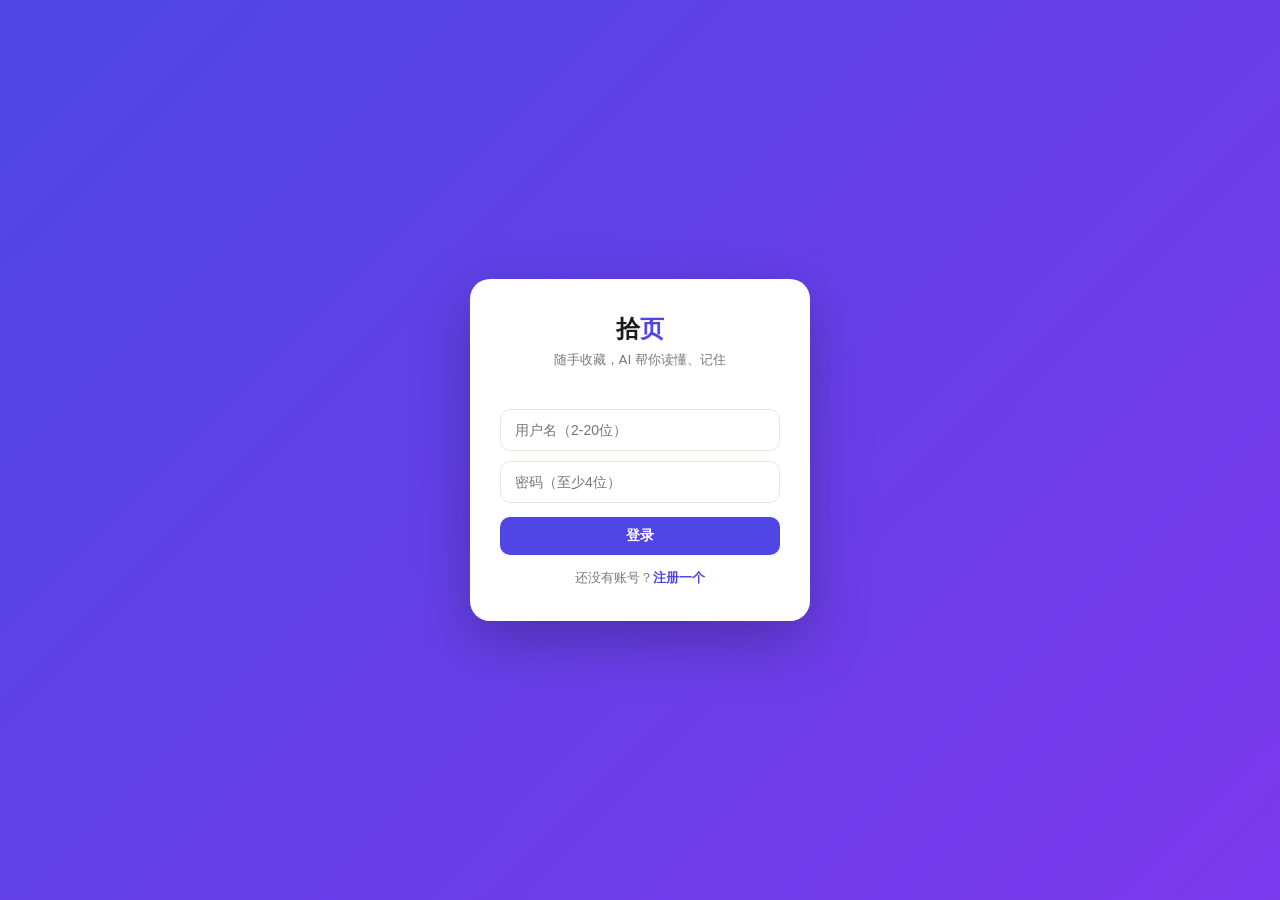
==== static/index.html @ 4cc1b507 "收藏夹即时搜索框：标题/摘要/标签实时过滤" ====
<!DOCTYPE html>
<html lang="zh-CN">
<head>
<meta charset="UTF-8">
<meta name="viewport" content="width=device-width, initial-scale=1.0">
<title>拾页 · 你的阅读智能体</title>
<link rel="icon" type="image/svg+xml" href="/favicon.svg">
<style>
:root{--bg:#f6f5f1;--card:#fff;--ink:#1c1c1e;--sub:#7a7a80;--accent:#4f46e5;--accent2:#eef2ff;--line:#e8e6e0;--green:#0d9488;--radius:14px}
*{margin:0;padding:0;box-sizing:border-box}
body{font-family:"PingFang SC","Microsoft YaHei",system-ui,sans-serif;background:var(--bg);color:var(--ink);min-height:100vh}
header{background:var(--card);border-bottom:1px solid var(--line);padding:14px 28px;display:flex;align-items:center;gap:14px;position:sticky;top:0;z-index:10}
.logo{font-size:22px;font-weight:700;letter-spacing:1px}.logo span{color:var(--accent)}
.badge{font-size:12px;color:var(--sub);border:1px solid var(--line);border-radius:99px;padding:2px 10px}
nav{margin-left:auto;display:flex;gap:6px}
nav button{border:none;background:none;padding:8px 16px;border-radius:10px;font-size:14px;color:var(--sub);cursor:pointer;font-weight:500}
nav button.on{background:var(--accent2);color:var(--accent)}
main{max-width:860px;margin:0 auto;padding:28px 20px 80px}
.hero{margin-bottom:20px}
.hero h1{font-size:26px;font-weight:700}
.hero p{color:var(--sub);margin-top:6px;font-size:14px}
.pastebox{background:var(--card);border:1px solid var(--line);border-radius:var(--radius);padding:18px;box-shadow:0 1px 3px rgba(0,0,0,.04)}
.pastebox textarea,.pastebox input{width:100%;border:1px solid var(--line);border-radius:10px;padding:12px 14px;font-size:14px;font-family:inherit;outline:none;background:#fbfaf8}
.pastebox textarea:focus,.pastebox input:focus{border-color:var(--accent)}
.pastebox textarea{min-height:110px;resize:vertical;margin-top:10px}
.row{display:flex;gap:10px;margin-top:12px;align-items:center;flex-wrap:wrap}
.btn{border:none;border-radius:10px;padding:10px 22px;font-size:14px;font-weight:600;cursor:pointer;background:var(--accent);color:#fff}
.btn:hover{opacity:.9}.btn.ghost{background:var(--accent2);color:var(--accent)}.btn.small{padding:6px 14px;font-size:13px}
.hint{font-size:12px;color:var(--sub)}
.grid{display:grid;grid-template-columns:repeat(auto-fill,minmax(250px,1fr));gap:14px;margin-top:18px}
.card{background:var(--card);border:1px solid var(--line);border-radius:var(--radius);padding:16px;cursor:pointer;transition:.15s;position:relative;display:flex;flex-direction:column;gap:8px}
.card:hover{transform:translateY(-2px);box-shadow:0 4px 14px rgba(0,0,0,.07)}
.card h3{font-size:15px;line-height:1.4}
.card .one{color:var(--sub);font-size:13px;line-height:1.5}
.tags{display:flex;gap:6px;flex-wrap:wrap}
.tag{font-size:11px;background:var(--accent2);color:var(--accent);border-radius:6px;padding:2px 8px}
.meta{font-size:12px;color:var(--sub);display:flex;gap:10px;margin-top:auto}
.folder-strip{display:flex;gap:8px;flex-wrap:wrap;margin-bottom:4px}
.folder-chip{border:1px solid var(--line);background:var(--card);border-radius:99px;padding:6px 14px;font-size:13px;cursor:pointer;display:flex;align-items:center;gap:6px}
.folder-chip.on{background:var(--ink);color:#fff;border-color:var(--ink)}
.folder-chip .pub{font-size:10px;color:var(--green);border:1px solid var(--green);border-radius:99px;padding:0 6px}
.bookcard{background:linear-gradient(135deg,#312e81,#4f46e5);color:#fff;border:none;padding:20px;border-radius:var(--radius);cursor:pointer}
.bookcard h3{font-size:17px}.bookcard p{font-size:13px;opacity:.85;margin-top:4px}
.section{font-size:16px;font-weight:700;margin:26px 0 4px}
.empty{color:var(--sub);text-align:center;padding:50px 0;font-size:14px}
/* modal */
.mask{position:fixed;inset:0;background:rgba(0,0,0,.4);display:none;align-items:flex-start;justify-content:center;z-index:50;overflow:auto;padding:40px 16px}
.mask.show{display:flex}
.modal{background:var(--card);border-radius:18px;max-width:640px;width:100%;padding:26px}
.modal h2{font-size:19px;margin-bottom:6px}
.modal .sum{background:#fbfaf8;border:1px solid var(--line);border-radius:12px;padding:14px;font-size:14px;line-height:1.7;margin:14px 0}
.modal .content{font-size:14px;line-height:1.9;color:#3a3a3c;white-space:pre-wrap;max-height:280px;overflow:auto;background:#fbfaf8;border-radius:12px;padding:14px;margin-bottom:14px}
.selrow{display:flex;gap:8px;flex-wrap:wrap;align-items:center;margin:8px 0 14px}
select{border:1px solid var(--line);border-radius:8px;padding:7px 10px;font-size:13px;font-family:inherit;background:#fff}
.comment{border-top:1px solid var(--line);padding:10px 0;font-size:13px}
.comment b{font-size:13px}.comment .c-sub{color:var(--sub);font-size:11px;margin-left:8px}
.cform{display:flex;gap:8px;margin-top:10px}
.cform input{flex:1;border:1px solid var(--line);border-radius:8px;padding:8px 12px;font-size:13px}
/* chat */
.chatwrap{background:var(--card);border:1px solid var(--line);border-radius:var(--radius);padding:20px;min-height:380px;display:flex;flex-direction:column}
.chatlog{flex:1;overflow:auto;display:flex;flex-direction:column;gap:12px;margin-bottom:14px}
.bubble{max-width:85%;padding:12px 16px;border-radius:14px;font-size:14px;line-height:1.7;white-space:pre-wrap}
.bubble.me{align-self:flex-end;background:var(--accent);color:#fff}
.bubble.ai{align-self:flex-start;background:#fbfaf8;border:1px solid var(--line)}
.src{font-size:12px;color:var(--sub);margin-top:8px;border-top:1px dashed var(--line);padding-top:8px}
.srcList{margin-top:8px;border-top:1px dashed var(--line);padding-top:6px;display:flex;flex-direction:column;gap:4px;max-height:172px;overflow:auto}
.srcTitle{font-size:11px;color:var(--sub)}
.srcCard{border:1px solid var(--line);border-radius:8px;padding:5px 10px;font-size:12px;line-height:1.4;cursor:pointer;background:#fff;display:flex;gap:8px;align-items:baseline}
.srcCard:hover{border-color:var(--accent);background:#fafaf7}
.srcCard b{font-size:12px;white-space:nowrap;overflow:hidden;text-overflow:ellipsis}
.srcCard .snippet{font-size:11px;color:var(--sub);white-space:nowrap;overflow:hidden;text-overflow:ellipsis;flex:1}
sup.cite{color:var(--accent);cursor:pointer;font-weight:700;margin:0 2px}
.srcCard.flash{border-color:var(--accent);background:#fffbeb}
.chipinput{display:flex;gap:10px}
.chipinput input{flex:1;border:1px solid var(--line);border-radius:12px;padding:13px 16px;font-size:14px;outline:none}
.suggest{display:flex;gap:8px;flex-wrap:wrap;margin-bottom:12px}
.suggest button{font-size:12px;border:1px solid var(--line);background:#fff;border-radius:99px;padding:6px 12px;color:var(--sub);cursor:pointer}
.suggest button:hover{border-color:var(--accent);color:var(--accent)}
.authmask{position:fixed;inset:0;background:linear-gradient(135deg,#4f46e5,#7c3aed);display:none;align-items:center;justify-content:center;z-index:200}
.authmask.show{display:flex}
.authbox{background:#fff;border-radius:20px;padding:34px 30px;width:340px;box-shadow:0 20px 60px rgba(0,0,0,.25)}
.authbox h1{text-align:center;font-size:24px}.authbox h1 span{color:var(--accent)}
.authbox p{text-align:center;color:var(--sub);font-size:13px;margin:6px 0 18px}
.authbox input{width:100%;border:1px solid var(--line);border-radius:10px;padding:12px 14px;font-size:14px;margin-bottom:10px;outline:none}
.authbox input:focus{border-color:var(--accent)}
.authbox .btn{width:100%;margin-top:4px}
.authbox .switch{text-align:center;font-size:13px;color:var(--sub);margin-top:14px}
.authbox .switch b{color:var(--accent);cursor:pointer}
.autherr{color:#dc2626;font-size:12px;text-align:center;min-height:16px;margin-bottom:6px}
.toast{position:fixed;bottom:30px;left:50%;transform:translateX(-50%);background:var(--ink);color:#fff;padding:10px 22px;border-radius:99px;font-size:13px;display:none;z-index:99}
.loading{display:inline-block;width:16px;height:16px;border:2px solid #fff;border-top-color:transparent;border-radius:50%;animation:spin .7s linear infinite;vertical-align:-3px;margin-right:6px}
@keyframes spin{to{transform:rotate(360deg)}}
.card{animation:pop .25s ease}
@keyframes pop{from{opacity:0;transform:translateY(6px)}to{opacity:1;transform:none}}
.bubble{animation:pop .2s ease}
.note{font-size:13px;color:var(--green);background:#f0fdfa;border:1px solid #99f6e4;border-radius:10px;padding:10px 14px;margin-top:12px;display:none}
.hotc{font-size:12px;color:#b45309;background:#fffbeb;border-radius:8px;padding:6px 10px}\n.reco{font-size:12px;color:var(--green);background:#f0fdfa;border-radius:8px;padding:6px 10px}
.cact{margin-top:6px;display:flex;gap:12px}
.cbtn{cursor:pointer;font-size:12px;color:var(--sub);user-select:none}
.cbtn.on{color:var(--accent);font-weight:700}
.cava{width:20px;height:20px;border-radius:50%;vertical-align:-5px;margin-right:6px;object-fit:cover}
.clamp3{display:-webkit-box;-webkit-line-clamp:3;-webkit-box-orient:vertical;overflow:hidden}
.recoBtn{color:var(--accent);cursor:pointer;font-weight:600;user-select:none}
.recoBtn:hover{text-decoration:underline}
.del{position:absolute;top:10px;right:12px;color:#ccc;font-size:15px;cursor:pointer}.del.sure{color:#ef4444;font-weight:700;white-space:nowrap;background:#fef2f2;border-radius:8px;padding:2px 8px}.del:hover{color:#ef4444}
</style>
</head>
<body>
<div id="jsErr" style="display:none;position:fixed;top:0;left:0;right:0;z-index:9999;background:#b91c1c;color:#fff;padding:8px 14px;font-size:13px;"></div>
<script>
window.addEventListener('error', function(e){
  var b = document.getElementById('jsErr');
  if (b) { b.style.display = 'block'; b.textContent = '脚本错误: ' + (e.message || '未知') + (e.filename ? ' (' + e.filename.split('/').pop() + ':' + e.lineno + ')' : ''); }
});
window.addEventListener('unhandledrejection', function(e){
  var b = document.getElementById('jsErr');
  if (b) { b.style.display = 'block'; b.textContent = '请求错误: ' + (e.reason && e.reason.message ? e.reason.message : e.reason); }
});
</script>
<header>
  <div class="logo">拾<span>页</span></div>
  <div class="badge" id="aiBadge">检测中…</div>
  <nav>
    <button data-tab="inbox" class="on">收藏夹</button>
    <button data-tab="shelf">书架</button>
    <button data-tab="square">广场</button>
    <button data-tab="chat">问收藏</button>
    <button data-tab="ext">插件</button>
  </nav><span class="badge" id="userBadge" style="display:none"></span>
</header>
<main>
  <div class="hero">
    <h1>随手收藏，AI 帮你读懂、记住</h1>
    <p>粘贴文章链接或正文，10 秒生成导读卡，自动归类，还能挂到在读的书下面。</p>
  </div>
  <div class="pastebox">
    <input id="urlInput" placeholder="粘贴文章链接（微信公众号 / 知乎 / 普通网页）">
    <textarea id="textInput" placeholder="或直接粘贴正文（链接被登录墙挡住时用这个）"></textarea>
    <div class="row">
      <button class="btn" id="saveBtn" onclick="saveItem()">收进来</button>
      <span class="hint">回车即可提交正文 · 收藏后自动生成摘要与标签</span>
    </div>
    <div class="note" id="saveNote"></div>
  </div>

  <div id="tab-inbox">
    <div class="section">收藏夹</div>
    <input id="searchBox" placeholder="🔍 搜索标题 / 摘要 / 标签…" style="width:100%;border:1px solid var(--line);border-radius:99px;padding:9px 16px;font-size:13px;margin-bottom:10px;outline:none" oninput="renderItems()">
    <div class="folder-strip" id="folderStrip"></div>
    <div class="grid" id="itemGrid"></div>
  </div>

  <div id="tab-shelf" style="display:none">
    <div class="section">书架 · 围绕一本书聚合所有资料</div>
    <div class="row" style="margin-top:10px">
      <input id="bookTitle" placeholder="书名，如：置身事内" style="border:1px solid var(--line);border-radius:10px;padding:10px 14px;font-size:14px;width:240px">
      <button class="btn ghost" onclick="addBook()">建一本书</button>
    </div>
    <div class="grid" id="bookGrid"></div>
    <div id="bookDetail"></div>
  </div>

  <div id="tab-square" style="display:none">
    <div class="section">广场 · 同学们的宝藏推荐</div>
    <div class="row" style="margin:8px 0 4px">
      <button class="btn" onclick="openRecommend()">📢 推荐一篇到广场</button>
      <span class="hint">推荐语写一句理由，全年级都能看到</span>
    </div>
    <div class="grid" id="squareGrid"></div>
  </div>

  <div id="tab-ext" style="display:none">
    <div class="section">浏览器插件 · 一键收藏任意网页</div>
    <div class="pastebox" style="margin-top:10px">
      <p style="font-size:14px;line-height:1.9">
        装上插件后，在<b>任何网页</b>点一下浏览器工具栏的拾页图标，当前页面即刻收进你的收藏夹，AI 自动生成导读与标签，无需复制粘贴。
      </p>
      <a class="btn" href="/extension.zip" download style="display:inline-block;margin:6px 0 16px">⬇️ 下载插件压缩包</a>
      <div class="section" style="font-size:14px;margin:0 0 6px">安装步骤（Chrome / Edge 通用，约 1 分钟）</div>
      <ol style="font-size:14px;line-height:2;padding-left:22px;color:#3a3a3c;margin:0">
        <li>下载并解压上面的压缩包，得到一个 <b>extension</b> 文件夹</li>
        <li>Chrome 地址栏输入 <b>chrome://extensions</b>（Edge 输入 <b>edge://extensions</b>）</li>
        <li>打开 <b>「开发者模式」</b>（Chrome 在右上角，Edge 在左侧栏）</li>
        <li>点 <b>「加载已解压的扩展程序」</b>，选中刚解压的 extension 文件夹</li>
        <li>浏览器工具栏出现拾页图标 → 点击图标<b>登录你的拾页账号</b> → 之后任意网页一键收藏</li>
      </ol>
      <p class="hint" style="margin-top:12px">· 手机浏览器暂不支持浏览器插件，手机上用网页端粘贴收藏即可<br>· 插件与网页登录的是同一账号，收藏内容实时同步</p>
    </div>
  </div>

  <div id="tab-chat" style="display:none">
    <div class="section">问我的收藏库</div>
    <div class="chatwrap">
      <div class="suggest" id="suggestBox"></div>
      <div class="chatlog" id="chatLog"><div class="bubble ai">你好，我是你的阅读助手。问我任何"你收藏过的内容"相关的问题，我会引用原文回答。</div></div>
      <div class="chipinput">
        <input id="chatInput" placeholder="例如：我的收藏里是怎么讲土地财政的？">
        <button class="btn" onclick="sendChat()">提问</button>
      </div>
    </div>
  </div>
</main>

<div class="mask" id="mask" onclick="if(event.target===this)closeModal()">
  <div class="modal" id="modalBody"></div>
</div>
<div class="authmask" id="authMask">
  <div class="authbox">
    <h1>拾<span>页</span></h1>
    <p>随手收藏，AI 帮你读懂、记住</p>
    <div class="autherr" id="authErr"></div>
    <input id="authUser" placeholder="用户名（2-20位）">
    <input id="authPass" type="password" placeholder="密码（至少4位）">
    <button class="btn" id="authGo">登录</button>
    <div class="switch">还没有账号？<b id="authSwitch">注册一个</b></div>
  </div>
</div>
<div class="toast" id="toast"></div>

<script>
let S = null; // state
let curFolder = 'all';
const $ = id => document.getElementById(id);
const esc = s => String(s||'').replace(/[&<>"]/g, c => ({'&':'&amp;','<':'&lt;','>':'&gt;','"':'&quot;'}[c]));

async function api(path, method, body) {
  const r = await fetch('/api/' + path, { method: method||'GET', headers:{'Content-Type':'application/json'}, body: body?JSON.stringify(body):undefined });
  const d = await r.json().catch(()=>({error:'服务器错误'}));
  if (!r.ok) throw new Error(d.error || r.status);
  return d;
}
function toast(msg){ const t=$('toast'); t.textContent=msg; t.style.display='block'; setTimeout(()=>t.style.display='none',2200); }

async function refresh(){
  S = await api('state');
  $('aiBadge').textContent = S.llm ? 'AI 已连接' : '演示模式（未配置 key）';
  renderFolders(); renderItems(); renderBooks(); renderSquare(); renderSuggests();
}

// ---------- tabs ----------
document.querySelectorAll('nav button').forEach(b => b.onclick = () => {
  document.querySelectorAll('nav button').forEach(x=>x.classList.remove('on'));
  b.classList.add('on');
  for (const t of ['inbox','shelf','square','chat','ext']) $('tab-'+t).style.display = b.dataset.tab===t ? '' : 'none';
});

// ---------- save ----------
async function saveItem(){
  const url = $('urlInput').value.trim(), text = $('textInput').value.trim();
  if (!url && text.length < 30) return toast('请粘贴链接，或至少 30 字的正文');
  const btn = $('saveBtn'); btn.disabled = true; btn.innerHTML = '<span class="loading"></span>AI 正在阅读…';
  try {
    const d = await api('items','POST',{url, text});
    $('urlInput').value=''; $('textInput').value='';
    const n = $('saveNote'); n.style.display='block';
    n.textContent = '已收藏《'+d.item.title+'》，AI 生成了导读，去收藏夹看看 →';
    await refresh();
  } catch(e){ toast(e.message); }
  btn.disabled=false; btn.textContent='收进来';
}
$('textInput').addEventListener('keydown', e => { if (e.key==='Enter' && !e.shiftKey){ e.preventDefault(); saveItem(); }});

// ---------- folders & items ----------
function renderFolders(){
  const strip = $('folderStrip');
  let html = `<div class="folder-chip ${curFolder==='all'?'on':''}" onclick="curFolder='all';renderFolders();renderItems()">全部</div>`;
  for (const f of S.folders){
    const cnt = S.items.filter(i=>i.folder_id===f.id).length;
    html += `<div class="folder-chip ${curFolder===f.id?'on':''}" onclick="curFolder=${f.id};renderFolders();renderItems()">${esc(f.name)} ${cnt} ${f.is_public?'<span class="pub">公开</span>':''}</div>`;
  }
  html += `<div class="folder-chip" onclick="newFolder()">＋ 新建</div>`;
  if (curFolder !== 'all') {
    const cf = S.folders.find(x => x.id === curFolder);
    if (cf) html += `<div class="folder-chip" onclick="togglePublic(${cf.id})">${cf.is_public ? '🔒 设为私有' : '🌐 设为公开（广场可见）'}</div>`;
  }
  strip.innerHTML = html;
}
async function togglePublic(id){
  const f = S.folders.find(x => x.id === id);
  if (!f) return;
  if (!f.is_public && !confirm('设为公开后，这个夹子里的内容会出现在校园广场，确定？')) return;
  await api('folders/' + id, 'PATCH', { is_public: !f.is_public });
  refresh(); toast(f.is_public ? '已设为私有' : '已公开，广场可见');
}
async function newFolder(){
  const name = prompt('收藏夹名称：'); if(!name) return;
  await api('folders','POST',{name}); refresh();
}
function visibleItems(){
  let list = curFolder==='all' ? S.items : S.items.filter(i=>i.folder_id===curFolder);
  const kw = ($('searchBox') && $('searchBox').value.trim().toLowerCase()) || '';
  if (kw) list = list.filter(i =>
    (i.title||'').toLowerCase().includes(kw) ||
    (i.summary||'').toLowerCase().includes(kw) ||
    (i.one_sentence||'').toLowerCase().includes(kw) ||
    (i.tags||[]).some(t=>t.toLowerCase().includes(kw)));
  return list;
}
function renderItems(){
  const g = $('itemGrid'); const items = visibleItems();
  g.innerHTML = items.length ? '' : '<div class="empty" style="grid-column:1/-1">' + (($('searchBox')&&$('searchBox').value.trim()) ? '没有匹配的收藏，换个关键词试试' : '这里还空空的，先收藏一篇文章吧') + '</div>';
  for (const it of items){
    const book = S.books.find(b=>b.id===it.book_id);
    const folder = S.folders.find(f=>f.id===it.folder_id);
    const card = document.createElement('div'); card.className='card';
    card.onclick = ()=>openItem(it.id);
    card.innerHTML = `
      <div class="del" onclick="event.stopPropagation();delClick(this,${it.id})">×</div>
      <h3>${esc(it.title)}</h3>
      <div class="one">${esc(it.one_sentence)}</div>
      <div class="tags">${it.tags.map(t=>`<span class="tag">${esc(t)}</span>`).join('')}</div>
      ${it.recommend_note?`<div class="reco">💬 ${esc(it.author_name||'同学')}：${esc(it.recommend_note)}</div>`:''}
      <div class="meta"><span>约 ${it.minutes} 分钟</span>${folder?`<span>📁 ${esc(folder.name)}</span>`:''}${book?`<span>📖 ${esc(book.title)}</span>`:''}<span class="recoBtn" onclick="event.stopPropagation();openRecommend(${it.id})">📢 推荐</span></div>`;
    g.appendChild(card);
  }
}
async function delItem(id){ await api('items/'+id,'DELETE'); refresh(); toast('已删除'); }
// 两段式删除：第一次点变“确认删除”，再点才真删（避免 confirm 被浏览器拦截导致静默失效）
function delClick(el,id){
  if(el.dataset.armed){ el.dataset.armed=''; delItem(id); return; }
  el.dataset.armed='1'; el.textContent='确认删除'; el.classList.add('sure');
  setTimeout(()=>{ el.dataset.armed=''; el.textContent='×'; el.classList.remove('sure'); },2500);
}

// ---------- modal ----------
async function openItem(id){
  let it = S.items.find(i=>i.id===id), cs = null;
  let ownerView = !!it;
  if (!it) {
    try {
      const d = await api('items/'+id);
      it = d.item; cs = d.comments;
    } catch(e){ toast(e.message || '无法查看'); return; }
  } else {
    cs = S.comments.filter(c=>c.item_id===id);
  }
  it = { ...it, tags: Array.isArray(it.tags) ? it.tags : JSON.parse(it.tags || '[]') };
  let selectorHtml = '', noteHtml = '';
  if (ownerView) {
    const folderOpts = S.folders.map(f=>`<option value="${f.id}" ${f.id===it.folder_id?'selected':''}>${esc(f.name)}</option>`).join('');
    const bookOpts = '<option value="">不挂到书</option>' + S.books.map(b=>`<option value="${b.id}" ${b.id===it.book_id?'selected':''}>${esc(b.title)}</option>`).join('');
    selectorHtml = `
    <div class="selrow" style="margin-top:12px">
      📁 <select id="mFolder">${folderOpts}</select>
      📖 <select id="mBook">${bookOpts}</select>
      <button class="btn small ghost" onclick="saveMeta(${id})">保存</button>
    </div>`;
    noteHtml = `
    <div class="selrow" style="margin:-4px 0 14px">
      💬 <textarea id="mNote" rows="3" placeholder="推荐到广场的理由（选填，写了就上广场，支持长文）" style="flex:1;border:1px solid var(--line);border-radius:8px;padding:8px 12px;font-size:13px;font-family:inherit;resize:vertical">${esc(it.recommend_note)}</textarea>
    </div>`;
  } else {
    selectorHtml = `<div class="hint" style="margin:10px 0">👤 来自 <b>${esc(it.owner_name || '同学')}</b> 的收藏</div>`;
  }
  $('modalBody').innerHTML = `
    <h2>${esc(it.title)}</h2>
    <div class="meta"><span>约 ${it.minutes} 分钟读完</span>${it.url?`<a href="${esc(it.url)}" target="_blank">原文链接</a>`:''}</div>
    <div class="sum"><b>AI 导读</b><br>${esc(it.summary)}</div>
    <div class="tags">${it.tags.map(t=>`<span class="tag">${esc(t)}</span>`).join('')}</div>
    ${selectorHtml}
    ${noteHtml}
    <details><summary style="cursor:pointer;font-size:13px;color:var(--sub)">查看正文</summary><div class="content" style="margin-top:10px">${esc(it.content)}</div></details>
    <div class="section" style="font-size:14px;margin:16px 0 4px">评论讨论</div>
    ${cs.map(c=>`<div class="comment"><b>${esc(c.user_name)}</b>${c.user_avatar?`<img class="cava" src="${esc(c.user_avatar)}">`:''}<span class="c-sub">${c.created_at}</span><br>${esc(c.text)}<div class="cact"><span class="cbtn ${c.liked_by_me?'on':''}" onclick="toggleComment(${c.id},'like',${id})">👍 ${c.like_count||0}</span><span class="cbtn ${c.faved_by_me?'on':''}" onclick="toggleComment(${c.id},'fav',${id})">⭐ 收藏</span></div></div>`).join('') || '<div class="hint">还没有评论</div>'}
    <div class="cform" style="flex-direction:column;align-items:stretch">
      <textarea id="ctext" rows="2" placeholder="写下你的看法，支持长评（Ctrl+回车发送）…" style="border:1px solid var(--line);border-radius:10px;padding:10px 12px;font-size:13px;font-family:inherit;resize:vertical" onkeydown="if(event.ctrlKey&&event.key==='Enter')postComment(${id})"></textarea>
      <button class="btn small" onclick="postComment(${id})" style="align-self:flex-end;margin-top:6px">发送</button>
    </div>`;
  $('mask').classList.add('show');
}
function closeModal(){ $('mask').classList.remove('show'); }
async function saveMeta(id){
  await api('items/'+id,'PATCH',{ folder_id: $('mFolder').value || null, book_id: $('mBook').value || null, recommend_note: $('mNote').value.trim(), author_name: S.username || '同学' });
  await refresh(); closeModal(); toast($('mNote').value.trim() ? '已保存并推荐到广场' : '已保存');
}
async function postComment(id){
  const text = $('ctext').value.trim();
  if(!text) return;
  await api('comments','POST',{item_id:id,user_name:(S.username||'同学'),text});
  await refresh(); openItem(id);
}

// ---------- books ----------
async function addBook(){
  const title = $('bookTitle').value.trim(); if(!title) return toast('输入书名');
  await api('books','POST',{title}); $('bookTitle').value=''; refresh();
}
function renderBooks(){
  const g = $('bookGrid');
  g.innerHTML = S.books.length ? '' : '<div class="empty" style="grid-column:1/-1">还没有书，建一本开始聚合资料</div>';
  for (const b of S.books){
    const n = S.items.filter(i=>i.book_id===b.id).length;
    const card = document.createElement('div'); card.className='card bookcard';
    card.onclick = ()=>openBook(b.id);
    card.innerHTML = `<h3>📖 ${esc(b.title)}</h3><p>${esc(b.author||'')}${b.author?' · ':''}${n} 篇相关资料</p>`;
    g.appendChild(card);
  }
}
function openBook(id){
  const b = S.books.find(x=>x.id===id);
  const items = S.items.filter(i=>i.book_id===id);
  $('bookDetail').innerHTML = `
    <div class="section">《${esc(b.title)}》 · ${items.length} 篇资料</div>
    <p class="hint" style="margin-bottom:8px">${esc(b.note||'')}</p>
    <div class="grid">${items.map(it=>`
      <div class="card" onclick="openItem(${it.id})"><h3>${esc(it.title)}</h3><div class="one">${esc(it.one_sentence)}</div>
      <div class="tags">${it.tags.map(t=>`<span class="tag">${esc(t)}</span>`).join('')}</div></div>`).join('')
      || '<div class="empty">这本书下还没有资料，收藏文章后在详情里挂到这本书下</div>'}</div>`;
  $('bookDetail').scrollIntoView({behavior:'smooth'});
}

// ---------- square ----------
function renderSquare(){
  const g = $('squareGrid');
  const pubs = S.square || [];
  g.innerHTML = pubs.length ? '' : '<div class="empty" style="grid-column:1/-1">广场还很安静，把一个收藏夹设为公开试试</div>';
  for (const it of pubs){
    const mine = S.items.some(x=>x.id===it.id);
    const card = document.createElement('div'); card.className='card';
    card.onclick = ()=>openItem(it.id);
    card.innerHTML = `
      <div class="reco">💬 ${esc(it.author_name||it.owner||'同学')}：${esc(it.recommend_note||'觉得不错，分享给大家')}</div>
      <h3>${esc(it.title)}</h3>
      <div class="one">${esc(it.one_sentence)}</div>
      ${it.hot_comment ? `<div class="hotc clamp3">🔥 ${esc(it.hot_comment)}</div>` : ''}
      <div class="meta"><span>👤 ${esc(it.owner||'同学')}${mine?'（你）':''}</span><span>💬 ${it.comment_count||0} 条讨论</span><span>约 ${it.minutes} 分钟</span></div>`;
    g.appendChild(card);
  }
}

async function toggleComment(cid, kind, itemId){
  try {
    const r = await api('comments/'+cid+'/'+kind, 'POST');
    toast(kind==='like' ? (r.active ? '已点赞' : '已取消点赞') : (r.active ? '已收藏该评论' : '已取消收藏'));
    if (itemId) { await refresh(); openItem(itemId); }
    else if (kind === 'fav') { loadFavs(); }
    else if ($('favList')) { loadFavs(); }
  } catch(e){ toast(e.message); }
}

// ---------- 推荐到广场 ----------
function openRecommend(preId){
  if (!S.items.length) { toast('先收藏几篇文章，再来推荐'); return; }
  const opts = S.items.map(i=>`<option value="${i.id}" ${i.id===preId?'selected':''}>${esc(i.title)}</option>`).join('');
  $('modalBody').innerHTML = `
    <h2>📢 推荐到广场</h2>
    <p class="hint" style="margin:6px 0 12px">选择你的一篇收藏，写一句理由，全年级都能看到并参与讨论。</p>
    <select id="rItem">${opts}</select>
    <textarea id="rNote" rows="4" placeholder="写下推荐理由，可以是长评（必填）" style="width:100%;border:1px solid var(--line);border-radius:10px;padding:11px 14px;font-size:14px;font-family:inherit;resize:vertical;margin:4px 0 14px"></textarea>
    <button class="btn" onclick="submitRecommend()">发布到广场</button>`;
  $('mask').classList.add('show');
}
async function submitRecommend(){
  const id = $('rItem').value, note = $('rNote').value.trim();
  if (!note) { toast('写一句推荐理由吧'); return; }
  await api('items/'+id,'PATCH',{ recommend_note: note, author_name: (S.username||'同学') });
  await refresh(); closeModal(); toast('已发布到广场 🎉');
  document.querySelector('nav button[data-tab="square"]').click();
}

// ---------- chat ----------
// 问答引用渲染：编号徽章可点击跳转，引用卡片可点击打开原收藏
function renderAnswer(text){
  return esc(text).replace(/\[(\d{1,2})\]/g, (m,n)=>`<sup class="cite" onclick="jumpSource(${n})" title="查看引用来源">${n}</sup>`);
}
function srcListHtml(sources){
  if(!sources||!sources.length) return '';
  const cards = sources.map(s=>`
    <div class="srcCard" id="src-${s.n}" onclick="openItem(${s.item_id})" title="点击打开原文">
      <b>[${s.n}] ${esc(s.title)}</b>
      <div class="snippet">${esc(s.snippet)}……</div>
    </div>`).join('');
  return `<div class="srcList"><div class="srcTitle">引用来源（点击打开）</div>${cards}</div>`;
}
function jumpSource(n){
  const el = document.getElementById('src-'+n);
  if(!el) return;
  el.scrollIntoView({behavior:'smooth',block:'center'});
  el.classList.add('flash');
  setTimeout(()=>el.classList.remove('flash'),1200);
}
const SUGGESTS = ['我的收藏里是怎么讲土地财政的？','收藏的文章怎么看待时间管理？','论文写作有什么建议？','分税制改革的影响是什么？'];
function renderSuggests(){
  $('suggestBox').innerHTML = SUGGESTS.map(s=>`<button onclick="$('chatInput').value=this.textContent;sendChat()">${s}</button>`).join('');
}
async function sendChat(){
  const q = $('chatInput').value.trim(); if(!q) return;
  $('chatInput').value='';
  const log = $('chatLog');
  log.insertAdjacentHTML('beforeend', `<div class="bubble me">${esc(q)}</div><div class="bubble ai" id="pending"><span class="loading" style="border-color:var(--accent);border-top-color:transparent"></span>正在翻你的收藏…</div>`);
  log.scrollTop = log.scrollHeight;
  try {
    const d = await api('chat','POST',{question:q});
    $('pending').outerHTML = `<div class="bubble ai">${renderAnswer(d.answer)}${srcListHtml(d.sources)}</div>`;
  } catch(e){ $('pending').outerHTML = `<div class="bubble ai">出错了：${esc(e.message)}</div>`; }
  log.scrollTop = log.scrollHeight;
}
$('chatInput').addEventListener('keydown', e => { if(e.key==='Enter') sendChat(); });

// ---------- auth ----------
let registering = false;
function showAuth(){ $('authMask').classList.add('show'); }
async function boot(){
  try {
    const me = await api('me');
    $('userBadge').textContent = '👋 ' + me.username;
    $('userBadge').style.display = '';
    await refresh();
  } catch(e){ showAuth(); }
}
$('authSwitch').onclick = () => {
  registering = !registering;
  $('authGo').textContent = registering ? '注册并进入' : '登录';
  $('authSwitch').textContent = registering ? '直接登录' : '注册一个';
  $('authErr').textContent = '';
};
$('authGo').onclick = async () => {
  const u = $('authUser').value.trim(), p = $('authPass').value;
  $('authErr').textContent = '';
  try {
    await api(registering ? 'register' : 'login', 'POST', { username: u, password: p });
    $('authMask').classList.remove('show');
    await boot();
  } catch(e){ $('authErr').textContent = e.message; }
};
$('authPass').addEventListener('keydown', e => { if(e.key==='Enter') $('authGo').click(); });
$('userBadge').onclick = () => showProfile();
async function showProfile(){
  const me = await api('me');
  $('modalBody').innerHTML = `
    <h2>个人主页</h2>
    <div style="display:flex;gap:16px;align-items:center;margin:14px 0">
      <img id="pAva" src="${me.avatar||'/favicon.svg'}" style="width:64px;height:64px;border-radius:50%;object-fit:cover;border:1px solid var(--line)">
      <div style="flex:1">
        <div style="font-weight:700;font-size:16px">${esc(me.nickname||me.username)}</div>
        <div class="hint">@${esc(me.username)}</div>
      </div>
      <label class="btn small ghost" style="cursor:pointer">换头像<input type="file" id="pAvaFile" accept="image/*" style="display:none" onchange="uploadAvatar(this)"></label>
    </div>
    <div style="margin-bottom:10px"><div class="hint" style="margin-bottom:4px">昵称（展示用，不是登录名）</div>
      <input id="pNick" value="${esc(me.nickname||'')}" placeholder="比如：夜跑爱好者" style="width:100%;border:1px solid var(--line);border-radius:10px;padding:10px 14px;font-size:14px"></div>
    <div style="margin-bottom:14px"><div class="hint" style="margin-bottom:4px">个人简介</div>
      <textarea id="pBio" rows="3" placeholder="介绍一下自己…" style="width:100%;border:1px solid var(--line);border-radius:10px;padding:10px 14px;font-size:14px;font-family:inherit;resize:vertical">${esc(me.bio||'')}</textarea></div>
    <button class="btn" onclick="saveProfile()">保存资料</button>
    <div class="section" style="font-size:14px;margin:18px 0 4px">⭐ 我收藏的评论</div>
    <div id="favList"><div class="hint">加载中…</div></div>
    <div style="margin-top:18px;text-align:right"><a style="color:#dc2626;cursor:pointer;font-size:13px" onclick="doLogout()">退出登录</a></div>`;
  $('mask').classList.add('show');
  loadFavs();
}
async function saveProfile(){
  try {
    await api('profile','PATCH',{ nickname: $('pNick').value.trim(), bio: $('pBio').value });
    toast('资料已保存');
    const me = await api('me');
    $('userBadge').textContent = '👤 ' + (me.nickname||me.username);
  } catch(e){ toast(e.message); }
}
async function uploadAvatar(input){
  const f = input.files[0]; if (!f) return;
  if (f.size > 200*1024) { toast('图片请小于 200KB，先压缩一下'); return; }
  const reader = new FileReader();
  reader.onload = async () => {
    try {
      await api('profile','PATCH',{ avatar: reader.result });
      $('pAva').src = reader.result; toast('头像已更新');
    } catch(e){ toast(e.message); }
  };
  reader.readAsDataURL(f);
}
async function loadFavs(){
  try {
    const d = await api('fav-comments');
    $('favList').innerHTML = d.comments.length ? d.comments.map(c=>`
      <div class="comment"><b>${esc(c.user_name)}</b> <span class="c-sub">评《${esc(c.item_title)}》</span><br>${esc(c.text)}
      <div class="cact"><span class="cbtn ${c.liked_by_me?'on':''}" onclick="toggleComment(${c.id},'like')">👍 ${c.like_count||0}</span><span class="cbtn on" onclick="toggleComment(${c.id},'fav')">⭐ 已收藏</span></div></div>`).join('')
      : '<div class="hint">还没有收藏过评论。在任意评论下方点 ⭐ 收藏，它就会出现在这里。</div>';
  } catch(e){ $('favList').innerHTML = '<div class="hint">加载失败</div>'; }
}
async function doLogout(){ await api('logout','POST'); location.reload(); }
boot();
</script>
</body>
</html>
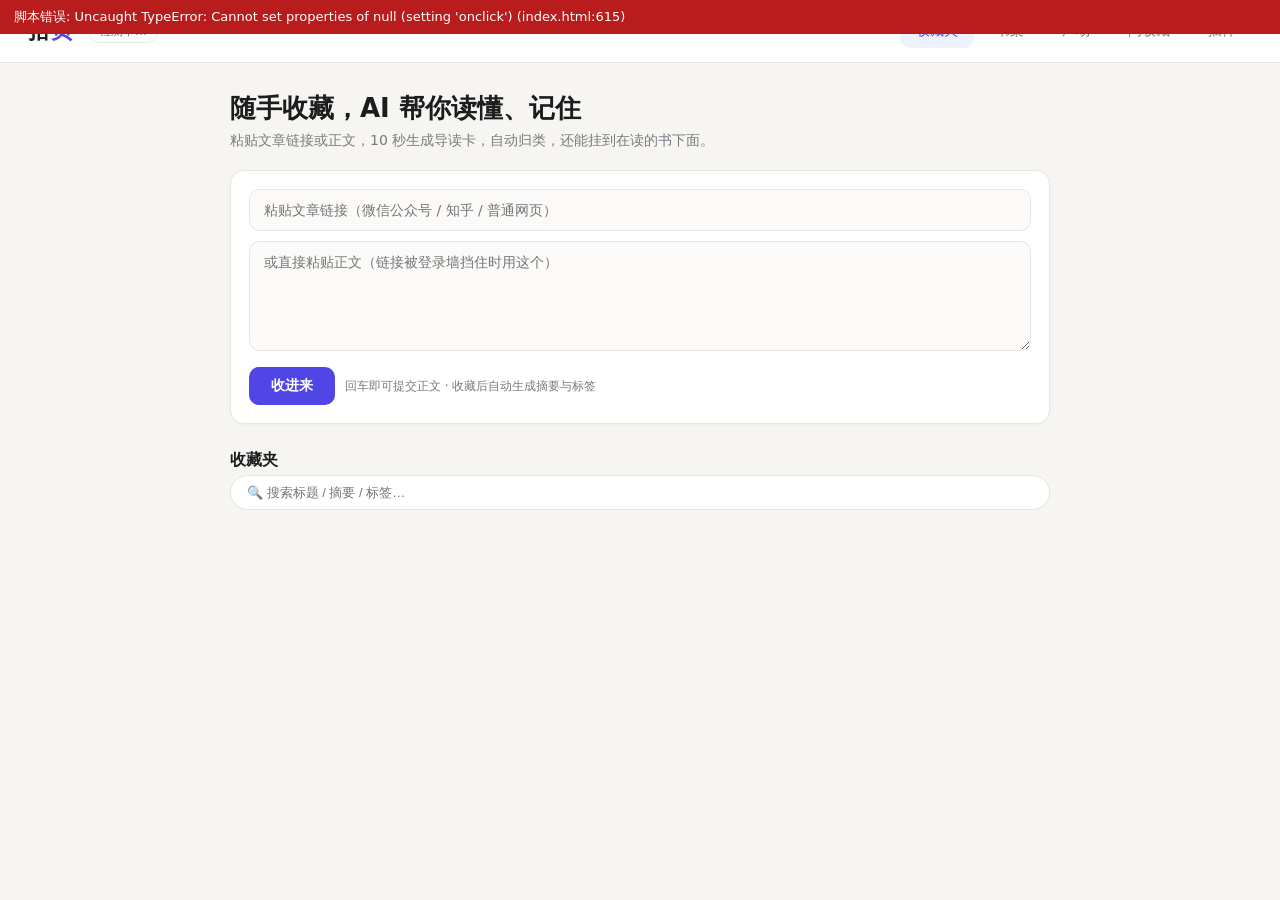
==== commit b01f7f48: "书架全局共享：同名书自动归一+AI书名校验，书籍详情含他人公开资料；统一收藏夹/广场卡片UI；右上角用户胶囊" ====
--- a/static/index.html
+++ b/static/index.html
@@ -103,6 +103,13 @@
 .recoBtn{color:var(--accent);cursor:pointer;font-weight:600;user-select:none}
 .recoBtn:hover{text-decoration:underline}
 .del{position:absolute;top:10px;right:12px;color:#ccc;font-size:15px;cursor:pointer}.del.sure{color:#ef4444;font-weight:700;white-space:nowrap;background:#fef2f2;border-radius:8px;padding:2px 8px}.del:hover{color:#ef4444}
+/* 用户胶囊（右上角） */
+.userchip{display:flex;align-items:center;gap:8px;cursor:pointer;border:1px solid var(--line);border-radius:99px;padding:4px 14px 4px 5px;background:var(--card);font-size:13px;font-weight:600;color:var(--ink);white-space:nowrap}
+.userchip:hover{border-color:var(--accent);color:var(--accent)}
+.userchip img{width:28px;height:28px;border-radius:50%;object-fit:cover}
+.userchip .uava{width:28px;height:28px;border-radius:50%;background:var(--accent2);color:var(--accent);display:flex;align-items:center;justify-content:center;font-size:13px}
+.bookLink{cursor:pointer;text-decoration:underline dotted;text-underline-offset:3px}
+.bookLink:hover{color:var(--accent)}
 </style>
 </head>
 <body>
@@ -126,7 +133,7 @@
     <button data-tab="square">广场</button>
     <button data-tab="chat">问收藏</button>
     <button data-tab="ext">插件</button>
-  </nav><span class="badge" id="userBadge" style="display:none"></span>
+  </nav><div class="userchip" id="userChip" style="display:none" onclick="showProfile()" title="个人主页"></div>
 </header>
 <main>
   <div class="hero">
@@ -166,6 +173,7 @@
       <button class="btn" onclick="openRecommend()">📢 推荐一篇到广场</button>
       <span class="hint">推荐语写一句理由，全年级都能看到</span>
     </div>
+    <div class="folder-strip" id="squareSort"></div>
     <div class="grid" id="squareGrid"></div>
   </div>
 
@@ -296,6 +304,29 @@
     (i.tags||[]).some(t=>t.toLowerCase().includes(kw)));
   return list;
 }
+// ---------- 统一卡片：收藏夹 / 书架详情 / 广场共用同一布局 ----------
+function cardShell(it, o){
+  const tags = Array.isArray(it.tags) ? it.tags : (function(){ try{ return JSON.parse(it.tags||'[]'); }catch(e){ return []; } })();
+  return `
+    ${o.del?`<div class="del" onclick="event.stopPropagation();delClick(this,${it.id})">×</div>`:''}
+    ${o.reco?`<div class="reco">💬 ${esc(o.recoName||'同学')}：${esc(o.reco)}</div>`:''}
+    <h3>${esc(it.title)}</h3>
+    <div class="one">${esc(it.one_sentence)}</div>
+    <div class="tags">${tags.map(t=>`<span class="tag">${esc(t)}</span>`).join('')}</div>
+    ${o.hot?`<div class="hotc clamp3">🔥 ${esc(o.hot)}</div>`:''}
+    <div class="meta">
+      ${o.owner?`<span>👤 ${esc(o.owner)}</span>`:''}
+      <span>约 ${it.minutes} 分钟</span>
+      ${o.folder?`<span>📁 ${esc(o.folder)}</span>`:''}
+      ${o.book?`<span class="bookLink" onclick="event.stopPropagation();goBook(${o.book.id})" title="查看这本书的全部公开资料">📖 ${esc(o.book.title)}</span>`:''}
+      ${o.comments?`<span>💬 ${o.comments}</span>`:''}
+      ${o.recoBtn?`<span class="recoBtn" onclick="event.stopPropagation();openRecommend(${it.id})">📢 推荐</span>`:''}
+    </div>`;
+}
+function goBook(id){
+  document.querySelector('nav button[data-tab="shelf"]').click();
+  openBook(id);
+}
 function renderItems(){
   const g = $('itemGrid'); const items = visibleItems();
   g.innerHTML = items.length ? '' : '<div class="empty" style="grid-column:1/-1">' + (($('searchBox')&&$('searchBox').value.trim()) ? '没有匹配的收藏，换个关键词试试' : '这里还空空的，先收藏一篇文章吧') + '</div>';
@@ -304,13 +335,15 @@
     const folder = S.folders.find(f=>f.id===it.folder_id);
     const card = document.createElement('div'); card.className='card';
     card.onclick = ()=>openItem(it.id);
-    card.innerHTML = `
-      <div class="del" onclick="event.stopPropagation();delClick(this,${it.id})">×</div>
-      <h3>${esc(it.title)}</h3>
-      <div class="one">${esc(it.one_sentence)}</div>
-      <div class="tags">${it.tags.map(t=>`<span class="tag">${esc(t)}</span>`).join('')}</div>
-      ${it.recommend_note?`<div class="reco">💬 ${esc(it.author_name||'同学')}：${esc(it.recommend_note)}</div>`:''}
-      <div class="meta"><span>约 ${it.minutes} 分钟</span>${folder?`<span>📁 ${esc(folder.name)}</span>`:''}${book?`<span>📖 ${esc(book.title)}</span>`:''}<span class="recoBtn" onclick="event.stopPropagation();openRecommend(${it.id})">📢 推荐</span></div>`;
+    card.innerHTML = cardShell(it, {
+      del: true,
+      folder: folder ? folder.name : null,
+      book: book ? { id: book.id, title: book.title } : null,
+      comments: (S.comments||[]).filter(c=>c.item_id===it.id).length,
+      reco: it.recommend_note || null,
+      recoName: it.author_name || '同学',
+      recoBtn: true
+    });
     g.appendChild(card);
   }
 }
@@ -380,50 +413,78 @@
   await refresh(); openItem(id);
 }
 
-// ---------- books ----------
+// ---------- books（书名全局共享，同名自动归一，公开资料互通） ----------
 async function addBook(){
   const title = $('bookTitle').value.trim(); if(!title) return toast('输入书名');
-  await api('books','POST',{title}); $('bookTitle').value=''; refresh();
+  const btn = document.querySelector('#tab-shelf .btn'); if (btn) { btn.disabled = true; btn.textContent = 'AI 校验书名…'; }
+  try {
+    const d = await api('books','POST',{title});
+    $('bookTitle').value='';
+    await refresh();
+    if (!d.created) toast('书库里已有《'+(d.title||title)+'》，已自动归到同一本');
+    else if (d.ai) toast('AI 已确认《'+(d.title||title)+'》');
+    openBook(d.id);
+  } catch(e){ toast(e.message); }
+  if (btn) { btn.disabled = false; btn.textContent = '建一本书'; }
 }
 function renderBooks(){
   const g = $('bookGrid');
   g.innerHTML = S.books.length ? '' : '<div class="empty" style="grid-column:1/-1">还没有书，建一本开始聚合资料</div>';
   for (const b of S.books){
-    const n = S.items.filter(i=>i.book_id===b.id).length;
     const card = document.createElement('div'); card.className='card bookcard';
     card.onclick = ()=>openBook(b.id);
-    card.innerHTML = `<h3>📖 ${esc(b.title)}</h3><p>${esc(b.author||'')}${b.author?' · ':''}${n} 篇相关资料</p>`;
+    const parts = [];
+    if (b.author) parts.push(esc(b.author));
+    parts.push('我的资料 ' + (b.my_items != null ? b.my_items : S.items.filter(i=>i.book_id===b.id).length) + ' 篇');
+    if (b.readers && b.readers > 1) parts.push(b.readers + ' 人在读');
+    card.innerHTML = `<h3>📖 ${esc(b.title)}</h3><p>${parts.join(' · ')}</p>`;
     g.appendChild(card);
   }
 }
-function openBook(id){
-  const b = S.books.find(x=>x.id===id);
-  const items = S.items.filter(i=>i.book_id===id);
+async function openBook(id){
+  let d;
+  try { d = await api('books/'+id); } catch(e){ toast(e.message||'无法打开'); return; }
+  const b = d.book;
+  const cards = arr => arr.map(it=>{
+    const tags = Array.isArray(it.tags)?it.tags:[];
+    return `<div class="card" onclick="openItem(${it.id})"><h3>${esc(it.title)}</h3><div class="one">${esc(it.one_sentence)}</div>
+      <div class="tags">${tags.map(t=>`<span class="tag">${esc(t)}</span>`).join('')}</div>
+      <div class="meta"><span>约 ${it.minutes} 分钟</span>${it.owner_name?`<span>👤 ${esc(it.owner_name)}</span>`:''}</div></div>`;
+  }).join('');
   $('bookDetail').innerHTML = `
-    <div class="section">《${esc(b.title)}》 · ${items.length} 篇资料</div>
+    <div class="section">《${esc(b.title)}》</div>
+    <p class="hint" style="margin:6px 0 2px">${esc(b.author||'')}${b.author?' · ':''}${d.readers} 人在读 · 我的资料 ${d.mine.length} 篇 · 同学公开资料 ${d.others.length} 篇</p>
     <p class="hint" style="margin-bottom:8px">${esc(b.note||'')}</p>
-    <div class="grid">${items.map(it=>`
-      <div class="card" onclick="openItem(${it.id})"><h3>${esc(it.title)}</h3><div class="one">${esc(it.one_sentence)}</div>
-      <div class="tags">${it.tags.map(t=>`<span class="tag">${esc(t)}</span>`).join('')}</div></div>`).join('')
-      || '<div class="empty">这本书下还没有资料，收藏文章后在详情里挂到这本书下</div>'}</div>`;
+    <div class="section" style="font-size:14px;margin-top:16px">我的资料</div>
+    <div class="grid">${d.mine.length ? cards(d.mine) : '<div class="empty" style="grid-column:1/-1">这本书下还没有你的资料，收藏文章后在详情里挂到这本书下</div>'}</div>
+    <div class="section" style="font-size:14px">其他同学的公开资料</div>
+    <div class="grid">${d.others.length ? cards(d.others) : '<div class="empty" style="grid-column:1/-1">暂无其他同学的公开资料</div>'}</div>`;
   $('bookDetail').scrollIntoView({behavior:'smooth'});
 }
 
 // ---------- square ----------
+let squareSort = 'new';
 function renderSquare(){
   const g = $('squareGrid');
-  const pubs = S.square || [];
+  let pubs = (S.square || []).slice();
+  const sortStrip = $('squareSort');
+  if (sortStrip) sortStrip.innerHTML =
+    `<div class="folder-chip ${squareSort==='new'?'on':''}" onclick="squareSort='new';renderSquare()">🕐 最新</div>` +
+    `<div class="folder-chip ${squareSort==='hot'?'on':''}" onclick="squareSort='hot';renderSquare()">🔥 最热</div>`;
+  if (squareSort === 'hot') pubs.sort((a,b)=>(b.comment_count||0)-(a.comment_count||0));
   g.innerHTML = pubs.length ? '' : '<div class="empty" style="grid-column:1/-1">广场还很安静，把一个收藏夹设为公开试试</div>';
   for (const it of pubs){
     const mine = S.items.some(x=>x.id===it.id);
     const card = document.createElement('div'); card.className='card';
     card.onclick = ()=>openItem(it.id);
-    card.innerHTML = `
-      <div class="reco">💬 ${esc(it.author_name||it.owner||'同学')}：${esc(it.recommend_note||'觉得不错，分享给大家')}</div>
-      <h3>${esc(it.title)}</h3>
-      <div class="one">${esc(it.one_sentence)}</div>
-      ${it.hot_comment ? `<div class="hotc clamp3">🔥 ${esc(it.hot_comment)}</div>` : ''}
-      <div class="meta"><span>👤 ${esc(it.owner||'同学')}${mine?'（你）':''}</span><span>💬 ${it.comment_count||0} 条讨论</span><span>约 ${it.minutes} 分钟</span></div>`;
+    card.innerHTML = cardShell(it, {
+      reco: it.recommend_note || '觉得不错，分享给大家',
+      recoName: it.author_name || it.owner || '同学',
+      hot: it.hot_comment || null,
+      owner: (it.owner || '同学') + (mine ? '（你）' : ''),
+      book: it.book_id ? { id: it.book_id, title: it.book_title } : null,
+      comments: it.comment_count || 0
+    });
     g.appendChild(card);
   }
 }
@@ -461,23 +522,42 @@
 // ---------- chat ----------
 // 问答引用渲染：编号徽章可点击跳转，引用卡片可点击打开原收藏
 function renderAnswer(text){
-  return esc(text).replace(/\[(\d{1,2})\]/g, (m,n)=>`<sup class="cite" onclick="jumpSource(${n})" title="查看引用来源">${n}</sup>`);
+  return esc(text).replace(/\[(\d{1,2})\]/g, (m,n)=>`<sup class="cite" onclick="jumpSource(${n},this)" title="查看引用来源">${n}</sup>`);
 }
 function srcListHtml(sources){
   if(!sources||!sources.length) return '';
   const cards = sources.map(s=>`
-    <div class="srcCard" id="src-${s.n}" onclick="openItem(${s.item_id})" title="点击打开原文">
+    <div class="srcCard" data-n="${s.n}" onclick="openItem(${s.item_id})" title="点击打开原文">
       <b>[${s.n}] ${esc(s.title)}</b>
       <div class="snippet">${esc(s.snippet)}……</div>
     </div>`).join('');
   return `<div class="srcList"><div class="srcTitle">引用来源（点击打开）</div>${cards}</div>`;
 }
-function jumpSource(n){
-  const el = document.getElementById('src-'+n);
-  if(!el) return;
-  el.scrollIntoView({behavior:'smooth',block:'center'});
-  el.classList.add('flash');
-  setTimeout(()=>el.classList.remove('flash'),1200);
+function jumpSource(n, el){
+  const bubble = el && el.closest ? el.closest('.bubble.ai') : null;
+  const card = bubble ? bubble.querySelector('.srcCard[data-n="'+n+'"]') : document.querySelector('.srcCard[data-n="'+n+'"]');
+  if(!card) return;
+  card.scrollIntoView({behavior:'smooth',block:'center'});
+  card.classList.add('flash');
+  setTimeout(()=>card.classList.remove('flash'),1200);
+}
+// 问答历史：localStorage 按用户保存最近 30 轮，刷新页面不丢
+let chatKey = null;
+function loadChatHistory(){
+  if(!chatKey) return;
+  let arr=[]; try{ arr=JSON.parse(localStorage.getItem(chatKey)||'[]'); }catch(e){}
+  const log = $('chatLog');
+  for(const m of arr){
+    log.insertAdjacentHTML('beforeend', `<div class="bubble me">${esc(m.q)}</div><div class="bubble ai">${renderAnswer(m.answer)}${srcListHtml(m.sources||[])}</div>`);
+  }
+  if(arr.length) log.scrollTop = log.scrollHeight;
+}
+function saveChat(q, answer, sources){
+  if(!chatKey) return;
+  let arr=[]; try{ arr=JSON.parse(localStorage.getItem(chatKey)||'[]'); }catch(e){}
+  arr.push({q, answer, sources});
+  while(arr.length>30) arr.shift();
+  try{ localStorage.setItem(chatKey, JSON.stringify(arr)); }catch(e){}
 }
 const SUGGESTS = ['我的收藏里是怎么讲土地财政的？','收藏的文章怎么看待时间管理？','论文写作有什么建议？','分税制改革的影响是什么？'];
 function renderSuggests(){
@@ -492,19 +572,27 @@
   try {
     const d = await api('chat','POST',{question:q});
     $('pending').outerHTML = `<div class="bubble ai">${renderAnswer(d.answer)}${srcListHtml(d.sources)}</div>`;
+    saveChat(q, d.answer, d.sources||[]);
   } catch(e){ $('pending').outerHTML = `<div class="bubble ai">出错了：${esc(e.message)}</div>`; }
   log.scrollTop = log.scrollHeight;
 }
 $('chatInput').addEventListener('keydown', e => { if(e.key==='Enter') sendChat(); });
 
 // ---------- auth ----------
+let ME = null;
+function renderUserChip(me){
+  const name = me.nickname || me.username || '同学';
+  $('userChip').innerHTML = (me.avatar ? `<img src="${esc(me.avatar)}" alt="">` : `<span class="uava">${esc(name.slice(0,1).toUpperCase())}</span>`) + `<span>${esc(name)}</span>`;
+  $('userChip').style.display = 'flex';
+}
 let registering = false;
 function showAuth(){ $('authMask').classList.add('show'); }
 async function boot(){
   try {
     const me = await api('me');
-    $('userBadge').textContent = '👋 ' + me.username;
-    $('userBadge').style.display = '';
+    ME = me; renderUserChip(me);
+    chatKey = 'shiy_chat_' + me.username;
+    loadChatHistory();
     await refresh();
   } catch(e){ showAuth(); }
 }
@@ -553,7 +641,7 @@
     await api('profile','PATCH',{ nickname: $('pNick').value.trim(), bio: $('pBio').value });
     toast('资料已保存');
     const me = await api('me');
-    $('userBadge').textContent = '👤 ' + (me.nickname||me.username);
+    ME = me; renderUserChip(me);
   } catch(e){ toast(e.message); }
 }
 async function uploadAvatar(input){
@@ -564,6 +652,7 @@
     try {
       await api('profile','PATCH',{ avatar: reader.result });
       $('pAva').src = reader.result; toast('头像已更新');
+      ME = Object.assign({}, ME, { avatar: reader.result }); renderUserChip(ME);
     } catch(e){ toast(e.message); }
   };
   reader.readAsDataURL(f);
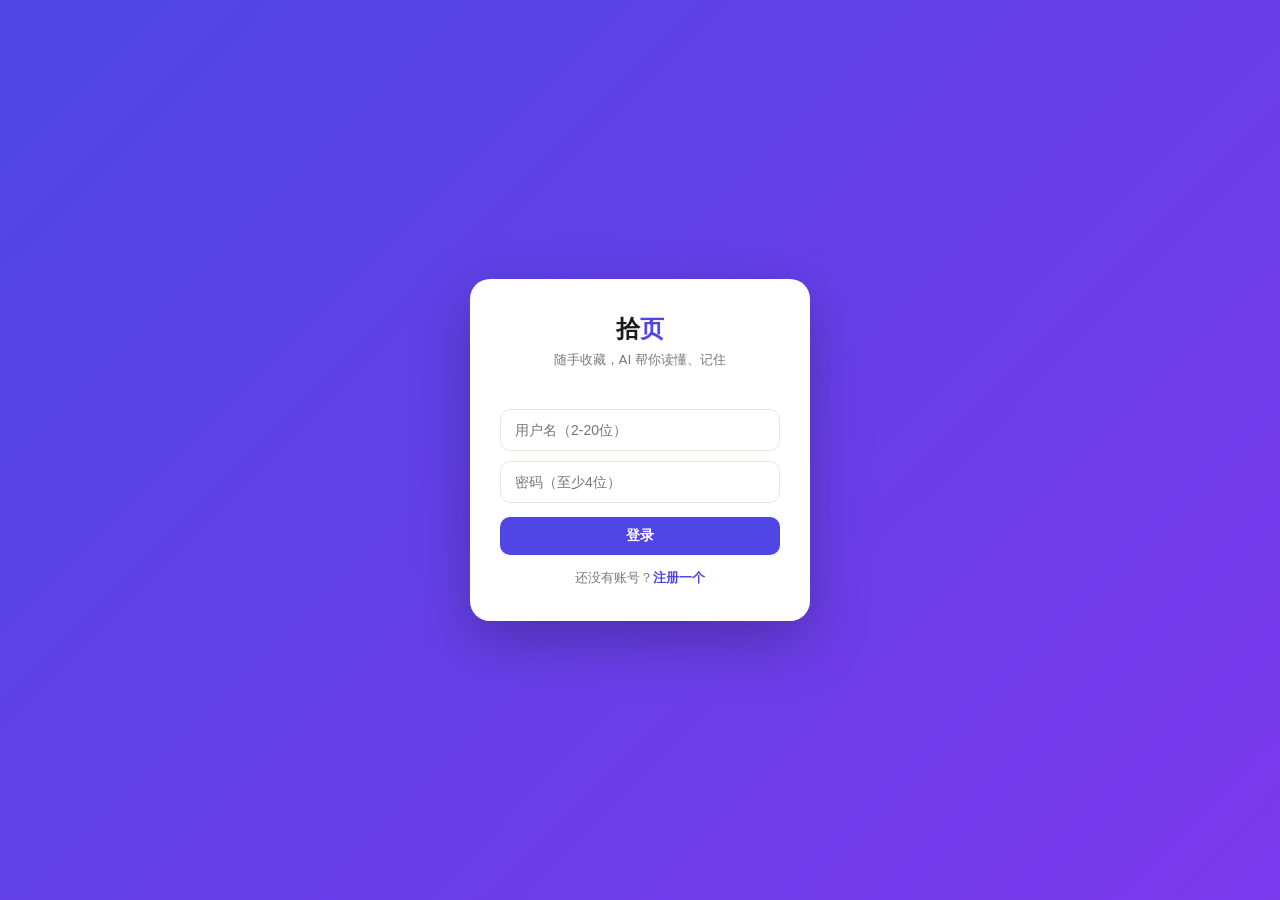
==== commit ea161b4e: "fix: remove stale userBadge.onclick" ====
--- a/static/index.html
+++ b/static/index.html
@@ -612,7 +612,6 @@
   } catch(e){ $('authErr').textContent = e.message; }
 };
 $('authPass').addEventListener('keydown', e => { if(e.key==='Enter') $('authGo').click(); });
-$('userBadge').onclick = () => showProfile();
 async function showProfile(){
   const me = await api('me');
   $('modalBody').innerHTML = `
